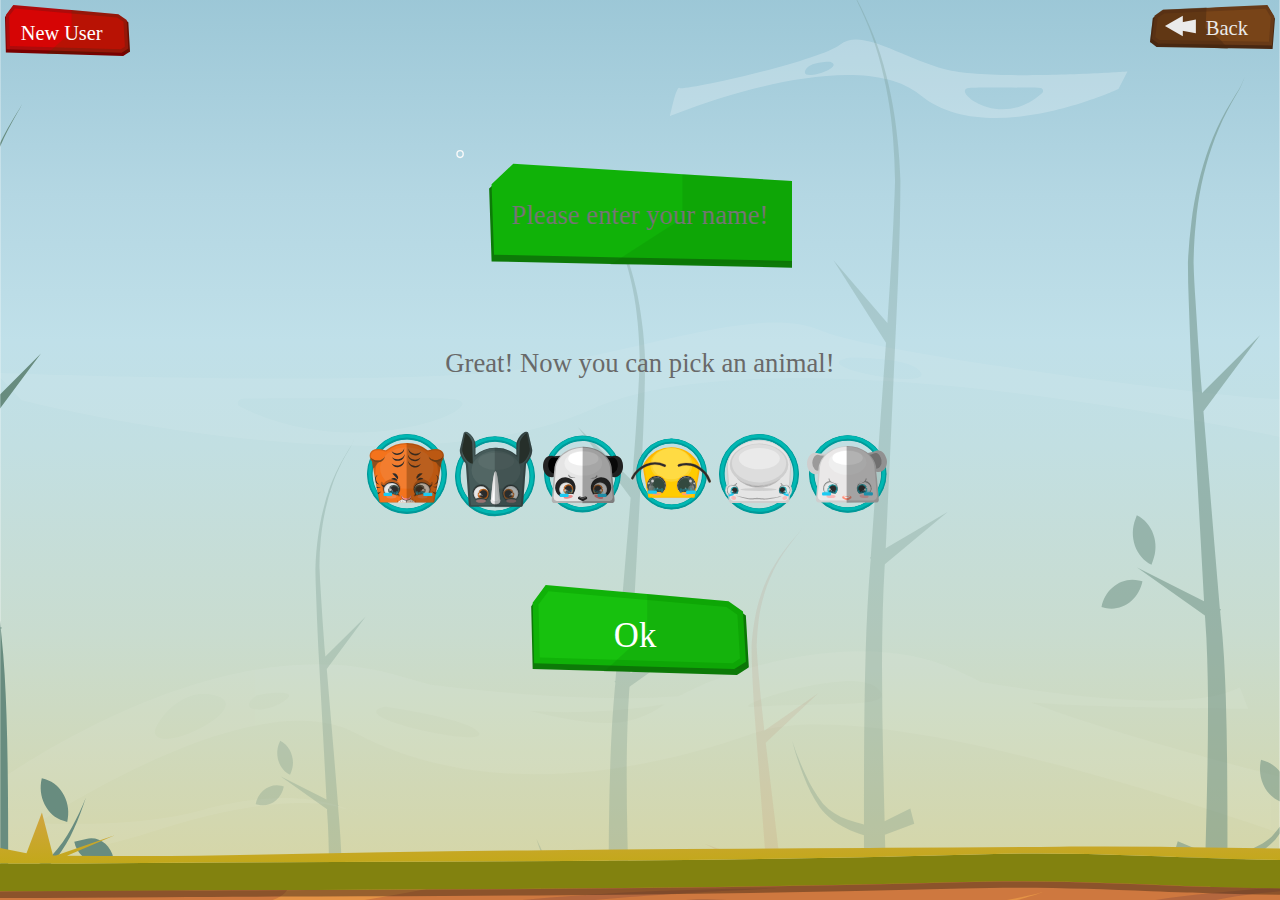
==== login.html @ 7a781687 "initial commit" ====
<!DOCTYPE html>
<html>
<head>
	<meta charset="utf-8"/>
	<title>Login Page</title>
    <link rel="stylesheet" type="text/css" href="css/main.css">
    
</head>
    
<body id="lbody">
   <form>
       
      <input id="luninput" class="input" value="" type="text" placeholder="Please enter your name!">
       
        <div id="ldiv"></div>
        <img id="newuser">
       
        <img id="lback" onclick="window.location.href='home.html'">
        <img id="lok" onclick="window.location.href='tutorial.html'">
        <img id="lground" src="img/groundbg.svg">
       
       <div id="animpicbox">
        <img id="tiger" class="animpic" src="img/choosetiger.svg">
        <img id="rhino" class="animpic" src="img/chooserhino.svg">
        <img id="panda" class="animpic" src="img/choosepanda.svg">
        <img id="butterfly" class="animpic" src="img/choosebutter.svg">
        <img id="whale" class="animpic" src="img/choosewhale.svg">
        <img id="bear" class="animpic" src="img/choosebear.svg">
           
       </div>
       
       <div id="picanim">Great! Now you can pick an animal!</div>
       
       
    <img id="nimg"/>
      
    </form>
    
   <script src="js/login.js"></script>
</body>
</html>
---- css/main.css ----
#nimg {
    width: 200px;
    height: 200px;
    background-color: aqua;
    position: absolute;
    top: 100px;
    display: none;
}




/* Home Page Mobile */


#hbody {
    background: url(../img/skybg.svg) no-repeat center center fixed; 
    -webkit-background-size: contain;
    -moz-background-size: contain;
    -o-background-size: contain;
    background-size: cover;
    }
    
#hground {
    position: fixed;
    bottom: 0px;
    width: 100vw;
    left: 0px;
    }
    
#hlogo {
    width: 85%;
    position: absolute;
    top: 10%;
    left: 7%;
}

#hplay{
    height: 10%;
    position: absolute;
    top: 45%;
    left: 30%;
}
/*#hlogin{
     height: 10%;
    position: absolute;
    top: 57%;
    left: 30%;
}
*/
#hrank{
     height: 10%;
    position: absolute;
    top: 57%;
    left: 30%;
}

#hquest{
    width: 40px;
    position: absolute;
    top: 5px;
    left: 5px;
}

#hset{
    width: 50px;
    position: absolute;
    top: 5px;
    right: 5px;
}
#htiger{
    width: 150px;
    position: fixed;
    bottom: 10px;
    right: 10px;
}

#hrhino{
    width: 75px;
    position: fixed;
    bottom: 90px;
    left: 5px;
}

#happle {
    width: 40px;
    position: fixed;
    bottom: 80px;
    left: 70px;
}
    




/* Home Page Desktop */

@media only screen and (min-width: 500px){
  
#hbody {
    background: url(../img/bigsky.svg) no-repeat center center fixed; 
    -webkit-background-size: contain;
    -moz-background-size: contain;
    -o-background-size: contain;
    background-size: cover;
    }
    
#ground {
    position: fixed;
    bottom: 0px;
    width: 100vw;
    left: 0px;
    height: 15%;
    }
    
#hlogo {
    height: 30%;
    position: absolute;
    top: 10%;
    left: 5%;
}

#hplay{
   height: 10%;
    position: absolute;
    top: 45%;
    left: 0;
    right: 0;
    bottom: 0;
    margin: 0 auto;
}
/*#hlogin{
    height: 10%;
    position: absolute;
    top: 57%;
    left: 0;
    right: 0;
    bottom: 0;
    margin: 0 auto;
}*/

#hrank{
    height: 10%;
    position: absolute;
    top: 60%;
    left: 0;
    right: 0;
    bottom: 0;
    margin: 0 auto;
}

#hquest{
    width: 50px;
    position: absolute;
    top: 1%;
    left: 1%;
}

#hset{
     width: 50px;
    position: absolute;
    top: 1%;
    right: 1%;
}
#htiger{
    width: 20%;
    position: fixed;
    bottom: 10px;
    right: 2%;
}

#hrhino{
    width: 10%;
    position: fixed;
    bottom: 90px;
    left: 3%;
}

#happle {
    width: 5%;
    position: fixed;
    bottom: 80px;
    left: 12%;
}   
}
    





/* Login Mobile */
#lbody {
    background: url(../img/skybg.svg) no-repeat center center fixed; 
    -webkit-background-size: contain;
    -moz-background-size: contain;
    -o-background-size: contain;
    background-size: cover;
    }
    
#lground {
    position: fixed;
    bottom: 0px;
    width: 100vw;
    height: 100px;
    left: 0px;
    }

#lok{
    width: 30%;
    position: absolute;
    bottom: 25%;
    left: 0;
    right: 0;
    margin: 0 auto;
    z-index: 1;
}

#lback{
    width: 100px;
    position: absolute;
    top: 5px;
    right: 5px;
}

.input {
    bottom: 70%;
    left: 15%;
    position: absolute;
    width: 70%;
    height: 12%;
    
    background-repeat: no-repeat;
    font-size: 14pt;
    color: dimgray;
    
    font-family: "Montserrat-Medium";
    text-align: center;
    background-image: url(../img/nameinput.svg);
    background-color: transparent;
    border: none;
    background-size: cover;
}

#lanimals{
    top: 35%;
    left: 10%;
    position: absolute;
    width: 70%;
    height: 10%;
    
    font-family: "Montserrat-Medium";
    background-image: url(../img/nameinput.svg);
    background-color: transparent;
    border: none;
    background-size: cover;
    color: dimgray;
    font-size: 14pt;
    text-align: center;
    display: inline-block;
}


#lanim {
    width: 100px;
    height: 100px;
    border: 2px solid black;
    position: absolute;
    bottom: 32%;
    left: 35%;
}


#ldiv{
    display: none;
     bottom: 70%;
    left: 15%;
    position: absolute;
    width: 70%;
    height: 12%;
    
    
    background-repeat: no-repeat;
    font-size: 14pt;
    color: dimgray;
    
    font-family: "Montserrat-Medium";
    text-align: center;
    background-image: url(../img/nameinput.svg);
    background-color: transparent;
    border: none;
    background-size: cover;
}

#newuser {
     width: 100px;
    position: absolute;
    top: 5px;
    left: 5px;   

}
    .animpic {
        width: 30%;
        height: 40%;
        margin: 2px;
    }
    #animpicbox {
        width: 100%;
        height: 20%;
        position: absolute;
        left: 0;
        right: 0;
        bottom: 37%;
        margin: auto;
    }
    #picanim {
        bottom: 60%;
        left: 0;
        right: 0;
        margin: auto;

        position: absolute;
        width: 300px;
        height: 30px;

        font-family: "Montserrat-Medium";
        background-color: transparent;
        border: none;
        background-size: cover;
        color: dimgray;
        font-size: 14pt;
        text-align: center;
    }







/* Login Desktop */

@media only screen and (min-width: 500px){
  
#hbody {
     background: url(../img/skybg.svg) no-repeat center center fixed; 
    -webkit-background-size: contain;
    -moz-background-size: contain;
    -o-background-size: contain;
    background-size: cover;
    }
    
    
#ground {
    position: fixed;
    bottom: 0px;
    width: 100vw;
    left: 0px;
    height: 15%;
    }
    
#lok{
    height: 10%;
    position: absolute;
    top: 65%;
    left: 0;
    right: 0;
    bottom: 0;
    margin: 0 auto;
}

#lback{
    width: 125px;
    position: absolute;
    top: 5px;
    right: 5px;
}

.input {
    bottom: 70%;
    left: 0;
    right: 0;
    margin: auto;
    position: absolute;
    width: 300px;
    
    font-family: "Montserrat-Medium";
    background-image: url(../img/nameinput.svg);
    background-color: transparent;
    border: none;
    background-size: cover;
    color: dimgray;
    font-size: 20pt;
    text-align: center;
    display: inline-block;
}

#lanimals{
    bottom: 60%;
    left: 0;
    right: 0;
    margin: auto;
    position: absolute;
    width: 400px;
    height: 100px;
    
    font-family: "Montserrat-Medium";
    background-image: url(../img/nameinput.svg);
    background-color: transparent;
    border: none;
    background-size: cover;
    color: dimgray;
    font-size: 20pt;
    text-align: center;
    display: inline-block;
}


#lanim {
    width: 100px;
    height: 100px;
    border: 2px solid black;
    position: absolute;
    bottom: 32%;
    left: 35%;
}


#ldiv{
   bottom: 70%;
    left: 0;
    right: 0;
    margin: auto;
    position: absolute;
    width: 300px;
    
    font-family: "Montserrat-Medium";
    background-image: url(../img/nameinput.svg);
    background-color: transparent;
    border: none;
    background-size: cover;
    color: dimgray;
    font-size: 20pt;
    text-align: center;
    display: none;
}

#newuser {
    width: 125px;
    position: absolute;
    top: 5px;
    left: 5px;
}

    .animpic {
        width: 80px;
        height: 100px;
    }
    #animpicbox {
        width: 550px;
        height: 100px;
        position: absolute;
        left: 0;
        right: 0;
        bottom: 42%;
        margin: auto;
    }
    #picanim {
        bottom: 58%;
        left: 0;
        right: 0;
        margin: auto;

        position: absolute;
        width: 400px;
        height: 30px;

        font-family: "Montserrat-Medium";
        background-color: transparent;
        border: none;
        background-size: cover;
        color: dimgray;
        font-size: 20pt;
        text-align: center;
    }






















































<<<<<<< HEAD
body {
    background: url(/img/bg-2.svg) no-repeat center center fixed; 
      -webkit-background-size: contain;
      -moz-background-size: contain;
      -o-background-size: contain;
      background-size: contain;
    
}


/* Level 1 Mobile */
=======


>>>>>>> origin/master




.falling{
    display: block;
    height: 80px;
    position: fixed;
    top: 0;
    left: 90px;
}


#bottoanimalsmarea {
    position: fixed;
    bottom: 0;
    width: 100vw;
    max-height: 25%;
}

#animalheads {
    position: relative;
    height: 100px;
    bottom: 20px;
}

<<<<<<< HEAD
#topbar {
    position: fixed;
    top: 0;
    width: 100vw;
    z-index: 2;
=======
#sok{
    width: 300px;
    position: absolute;
    top: 950px;
    right: 50px;
}
#scancel {
    width: 300px;
    position: absolute;
    top: 950px;
    left: 50px; 
>>>>>>> origin/master
}

#lefttopwood{
    position: fixed;
    left: 0;
    height: 13.2vh;
    z-index: 2;
}

#middletopwood{
/*
    position: fixed;
    background: url(/img/middle-topwood.svg) repeat-x left top; 
    background-size: 0.5em, 0.5em;
*/
    
    position: fixed;
    height: 10vh;
    width: 95vw;
    left: 5px;
    right: 2px;
    top: 0;
    
}

#righttopwood{
    position: fixed;
    right: 0;
    height: 22vh;
}

#gameplaysettings{
    position: fixed;
    top: 2vh;
    right: 3vw;
    z-index: 2;
}


<<<<<<< HEAD
#score {
=======

    
    
    
  







/* Level 1 Mobile */

.background1 {
    width: 40vw;
    height: auto;
>>>>>>> origin/master
    position: fixed;
    left: 0;
    z-index: 3;
}



@media (max-width: 700px) {
    body {
        background: url(/img/bg-3.svg) no-repeat center center fixed; 
      -webkit-background-size: contain;
      -moz-background-size: contain;
      -o-background-size: contain;
      background-size: contain;
    }

}
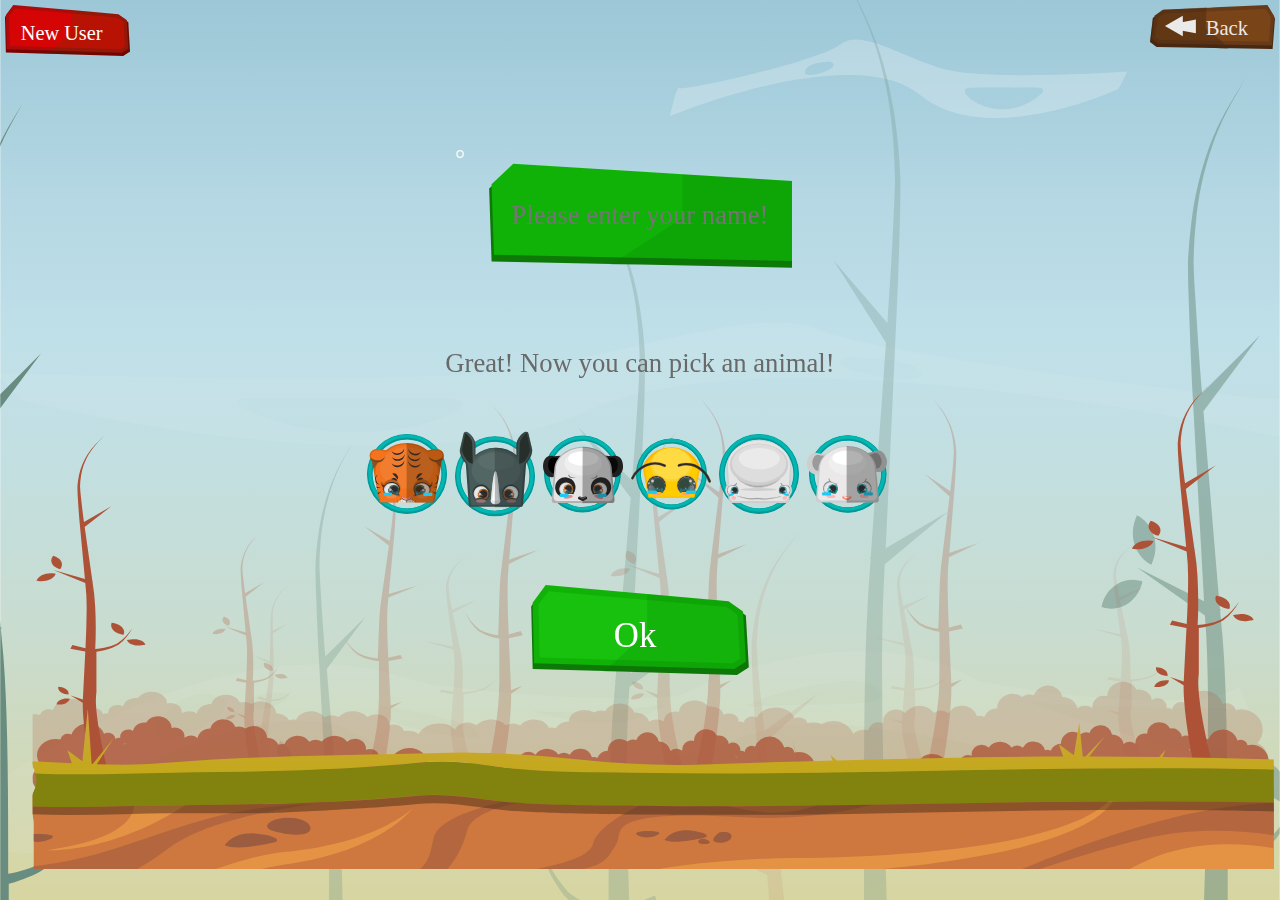
==== commit 28a0b2a3: "fixed home" ====
--- a/login.html
+++ b/login.html
@@ -17,7 +17,7 @@
        
         <img id="lback" onclick="window.location.href='home.html'">
         <img id="lok" onclick="window.location.href='tutorial.html'">
-        <img id="lground" src="img/groundbg.svg">
+        <img id="lground" src="img/g-bgbot-desktop.svg">
        
        <div id="animpicbox">
         <img id="tiger" class="animpic" src="img/choosetiger.svg">
--- a/css/main.css
+++ b/css/main.css
@@ -23,9 +23,9 @@
     
 #hground {
     position: fixed;
-    bottom: 0px;
-    width: 100vw;
-    left: 0px;
+  bottom: 0px;
+  z-index: -2;
+  width: 100vw;
     }
     
 #hlogo {
@@ -199,11 +199,11 @@
     }
     
 #lground {
-    position: fixed;
-    bottom: 0px;
-    width: 100vw;
-    height: 100px;
-    left: 0px;
+     position: fixed;
+  bottom: 0px;
+  z-index: -2;
+  width: 100vw;
+  width: 100vw;
     }
 
 #lok{
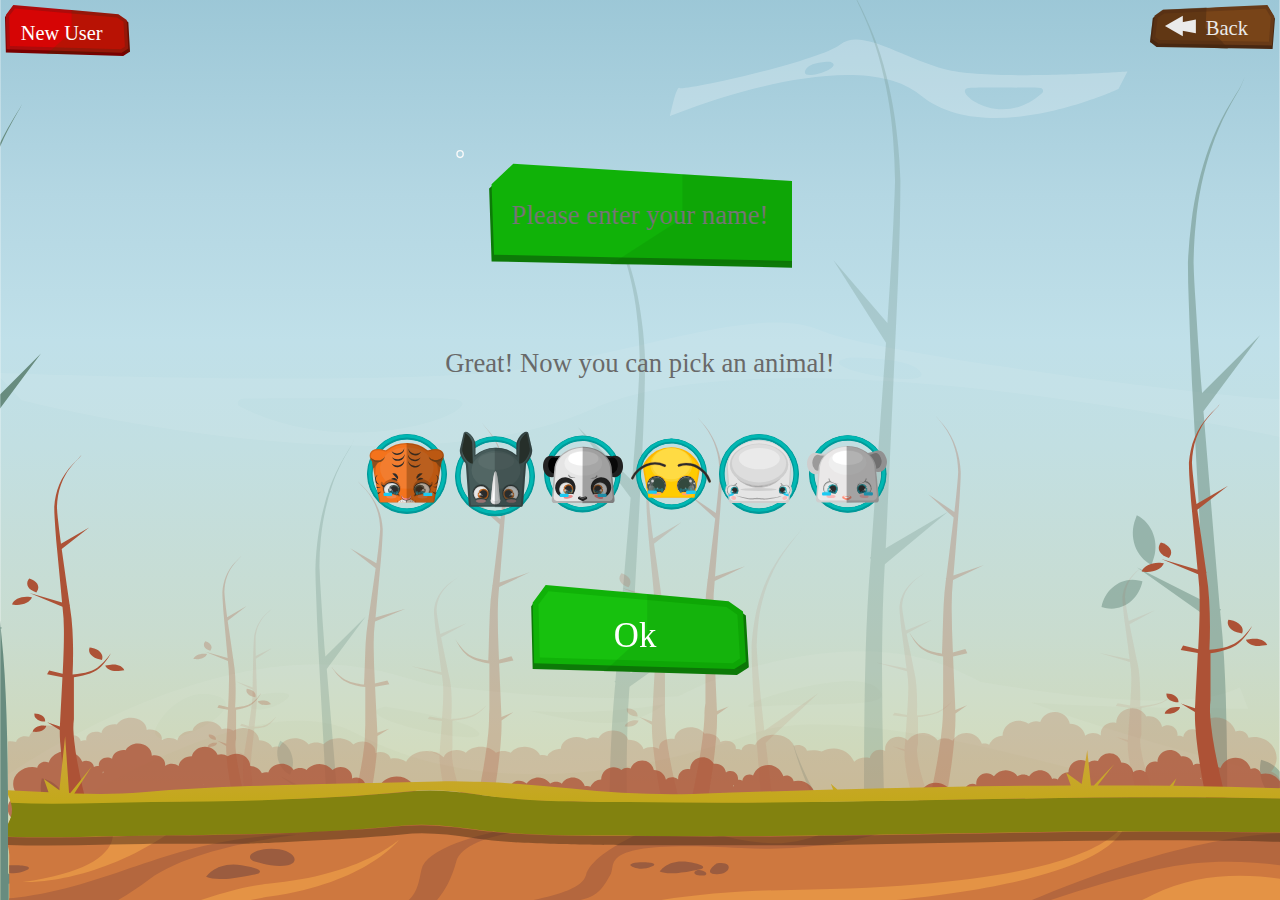
==== commit a1387090: "added viewport" ====
--- a/login.html
+++ b/login.html
@@ -3,6 +3,10 @@
 <head>
 	<meta charset="utf-8"/>
 	<title>Login Page</title>
+    
+    <meta id="viewport" name="viewport" content ="width=device-width, minimum-scale=1.0, maximum-scale=1.0, user-scalable=no" />
+    <meta id="viewport" name="viewport" content ="width=device-width" />
+    
     <link rel="stylesheet" type="text/css" href="css/main.css">
     
 </head>
--- a/css/main.css
+++ b/css/main.css
@@ -22,7 +22,7 @@
     }
     
 #hground {
-    position: fixed;
+position: fixed;
   bottom: 0px;
   z-index: -2;
   width: 100vw;
